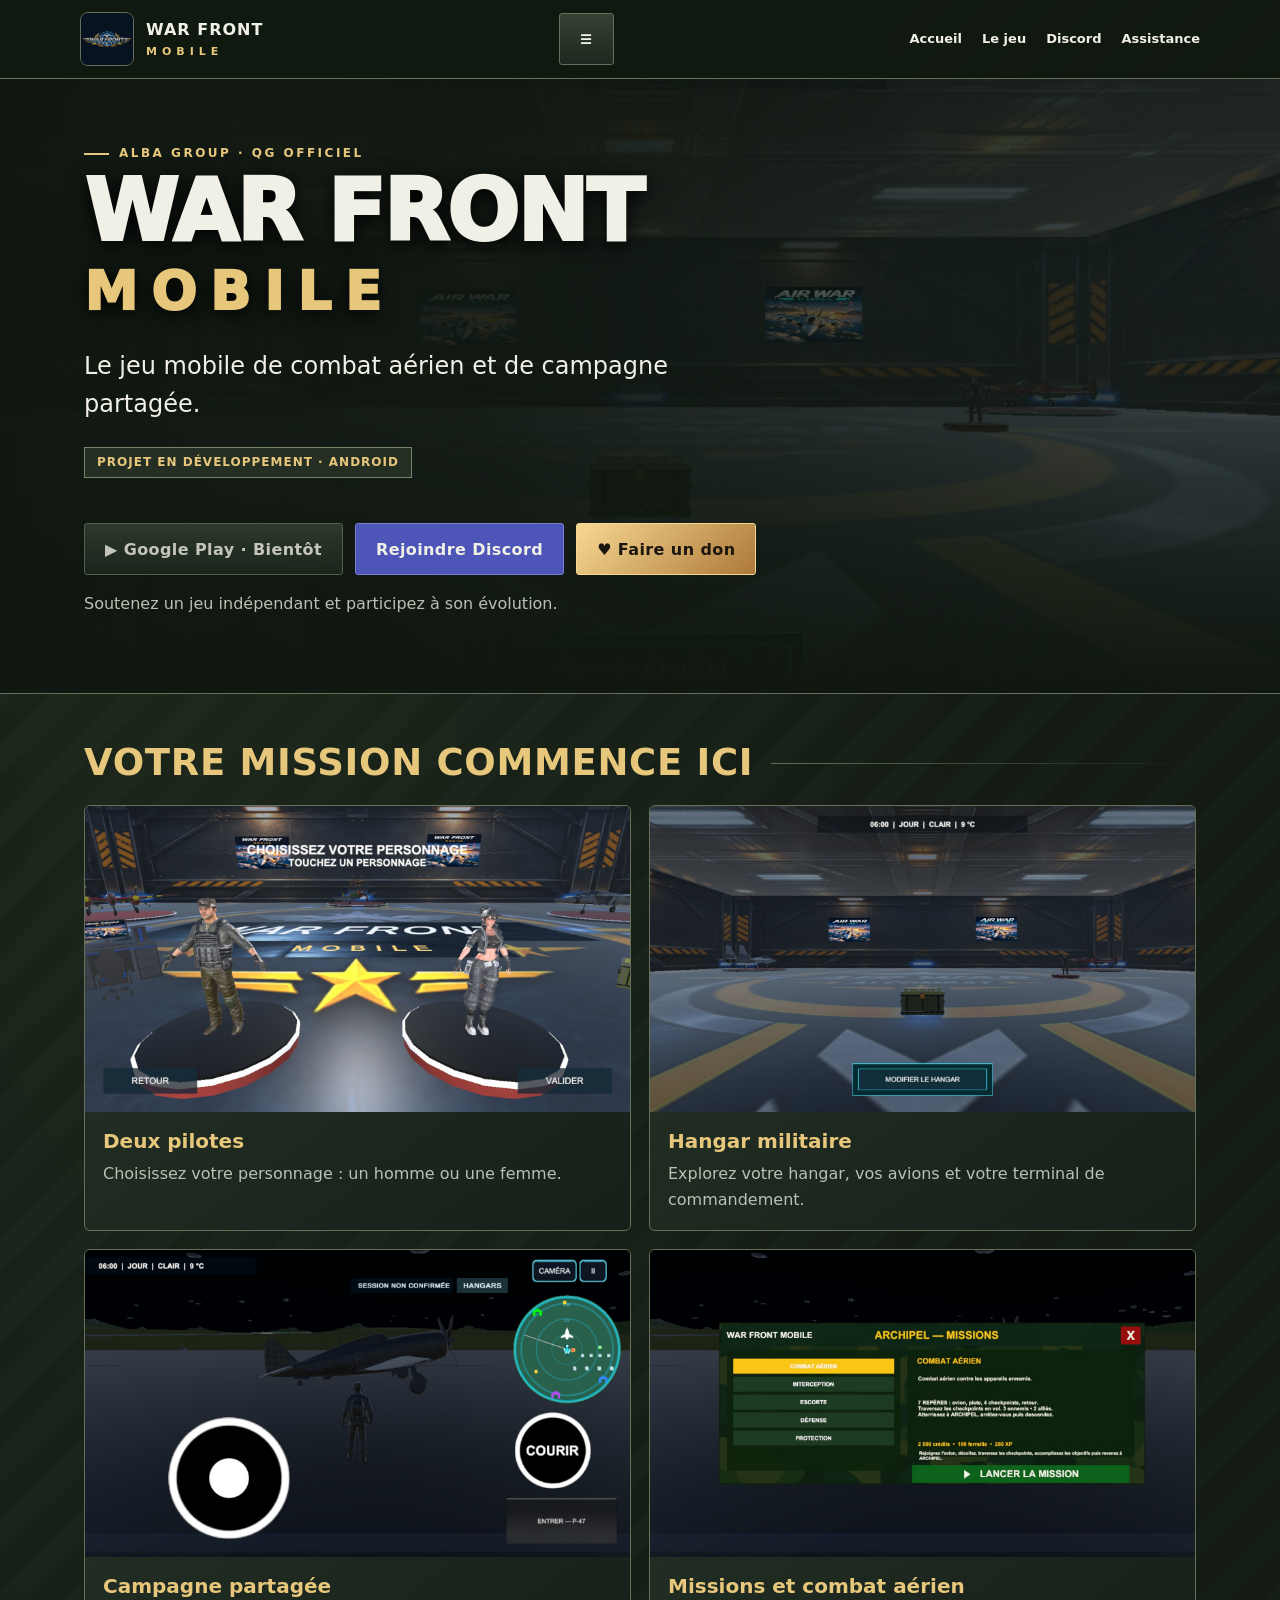
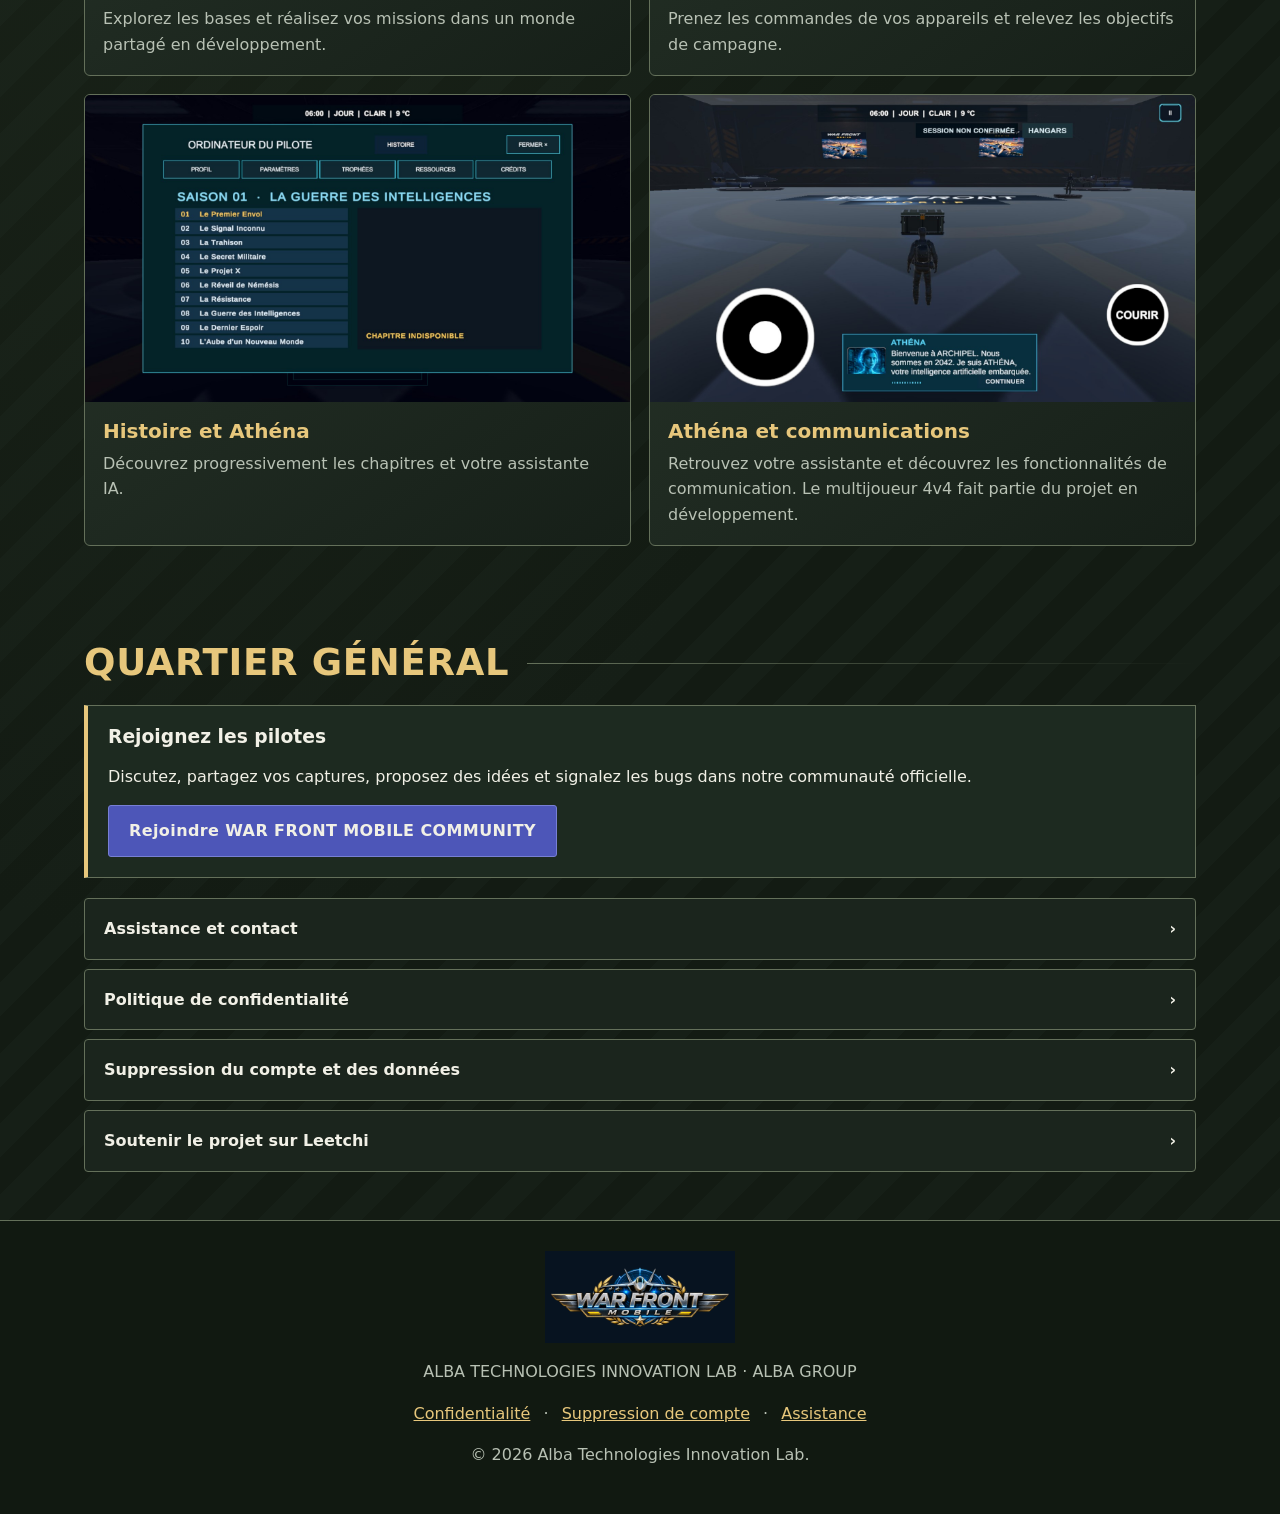
==== index.html @ 94199b9d "Crée le site officiel WAR FRONT MOBILE" ====
<!doctype html><html lang="fr"><head><meta charset="utf-8"><meta name="viewport" content="width=device-width,initial-scale=1"><meta name="description" content="Jeu Android de combat aérien et de campagne partagée. Rejoignez la communauté WAR FRONT MOBILE."><meta name="theme-color" content="#111911"><title>Site officiel | WAR FRONT MOBILE</title><link rel="icon" href="assets/logo.png"><link rel="stylesheet" href="style.css"></head><body><header><div class="nav"><a class="brand" href="index.html"><img src="assets/logo.png" alt=""><span>WAR FRONT<small>MOBILE</small></span></a><button class="menu btn" type="button" aria-label="Ouvrir le menu" aria-expanded="false" aria-controls="navigation">☰</button><nav id="navigation"><a href="index.html">Accueil</a><a href="index.html#jeu">Le jeu</a><a href="https://discord.gg/5fdsJhzPr">Discord</a><a href="assistance.html">Assistance</a></nav></div></header><main><section class="hero"><div class="hero-inner"><div class="eyebrow">ALBA GROUP · QG OFFICIEL</div><h1>WAR FRONT <span>MOBILE</span></h1><p class="lead">Le jeu mobile de combat aérien et de campagne partagée.</p><div class="status">PROJET EN DÉVELOPPEMENT · ANDROID</div><div class="actions"><span class="btn disabled" aria-disabled="true">▶ Google Play · Bientôt</span><a class="btn discord" href="https://discord.gg/5fdsJhzPr">Rejoindre Discord</a><a class="btn gold" href="https://www.leetchi.com/c/createursia-memes-droits-memes-protections-2096579?utm_source=native&amp;utm_medium=social_sharing&amp;utm_campaign=pot&amp;u=ad439983-7a28-4d28-8745-019f2b9d7f7c">♥ Faire un don</a></div><p class="muted">Soutenez un jeu indépendant et participez à son évolution.</p></div></section><section class="wrap" id="jeu"><div class="section-head"><h2>Votre mission commence ici</h2></div><div class="grid"><article class="feature"><img src="assets/personnages.jpg" alt="Capture du jeu : Deux pilotes" loading="lazy"><div class="body"><h3>Deux pilotes</h3><p>Choisissez votre personnage : un homme ou une femme.</p></div></article><article class="feature"><img src="assets/hangar.jpg" alt="Capture du jeu : Hangar militaire" loading="lazy"><div class="body"><h3>Hangar militaire</h3><p>Explorez votre hangar, vos avions et votre terminal de commandement.</p></div></article><article class="feature"><img src="assets/campagne.jpg" alt="Capture du jeu : Campagne partagée" loading="lazy"><div class="body"><h3>Campagne partagée</h3><p>Explorez les bases et réalisez vos missions dans un monde partagé en développement.</p></div></article><article class="feature"><img src="assets/missions.jpg" alt="Capture du jeu : Missions et combat aérien" loading="lazy"><div class="body"><h3>Missions et combat aérien</h3><p>Prenez les commandes de vos appareils et relevez les objectifs de campagne.</p></div></article><article class="feature"><img src="assets/histoire.jpg" alt="Capture du jeu : Histoire et Athéna" loading="lazy"><div class="body"><h3>Histoire et Athéna</h3><p>Découvrez progressivement les chapitres et votre assistante IA.</p></div></article><article class="feature"><img src="assets/athena.jpg" alt="Capture du jeu : Athéna" loading="lazy"><div class="body"><h3>Athéna et communications</h3><p>Retrouvez votre assistante et découvrez les fonctionnalités de communication. Le multijoueur 4v4 fait partie du projet en développement.</p></div></article></div></section><section class="wrap"><div class="section-head"><h2>Quartier général</h2></div><div class="callout"><h3>Rejoignez les pilotes</h3><p>Discutez, partagez vos captures, proposez des idées et signalez les bugs dans notre communauté officielle.</p><a class="btn discord" href="https://discord.gg/5fdsJhzPr">Rejoindre WAR FRONT MOBILE COMMUNITY</a></div><div class="links"><a href="assistance.html">Assistance et contact <span>›</span></a><a href="confidentialite.html">Politique de confidentialité <span>›</span></a><a href="suppression-compte.html">Suppression du compte et des données <span>›</span></a><a href="https://www.leetchi.com/c/createursia-memes-droits-memes-protections-2096579?utm_source=native&amp;utm_medium=social_sharing&amp;utm_campaign=pot&amp;u=ad439983-7a28-4d28-8745-019f2b9d7f7c">Soutenir le projet sur Leetchi <span>›</span></a></div></section></main><footer><img src="assets/embleme.png" alt="WAR FRONT MOBILE"><p>ALBA TECHNOLOGIES INNOVATION LAB · ALBA GROUP</p><p><a href="confidentialite.html">Confidentialité</a> · <a href="suppression-compte.html">Suppression de compte</a> · <a href="assistance.html">Assistance</a></p><p>© 2026 Alba Technologies Innovation Lab.</p></footer><script>const m=document.querySelector('.menu'),n=document.querySelector('nav');m.addEventListener('click',()=>{const v=n.classList.toggle('open');m.setAttribute('aria-expanded',v)});n.querySelectorAll('a').forEach(a=>a.addEventListener('click',()=>{n.classList.remove('open');m.setAttribute('aria-expanded','false')}));</script></body></html>
---- style.css ----
:root{color-scheme:dark;--bg:#101710;--panel:#1b251d;--text:#f1f0e6;--muted:#b8c1b4;--gold:#e7c77c;--edge:#64705a;--orange:#f5a34b}*{box-sizing:border-box}html{scroll-behavior:smooth}body{margin:0;font:16px/1.6 system-ui,Segoe UI,sans-serif;background:radial-gradient(ellipse at 15% 20%,#303d2a50,transparent 55%),repeating-linear-gradient(135deg,#131b13 0 26px,#161f17 26px 50px);color:var(--text)}a{color:var(--gold)}a:focus-visible,button:focus-visible,summary:focus-visible{outline:3px solid var(--gold);outline-offset:4px}img{max-width:100%;display:block}header{border-bottom:1px solid var(--edge);background:#111911ee;position:sticky;top:0;z-index:10}.nav{max-width:1160px;margin:auto;padding:12px 20px;display:flex;align-items:center;justify-content:space-between;gap:18px}.brand{display:flex;align-items:center;gap:12px;text-decoration:none;font-weight:900;letter-spacing:1px;color:var(--text)}.brand img{width:54px;height:54px;border:1px solid #64705a;border-radius:8px}.brand small{display:block;font-size:11px;letter-spacing:5px;color:var(--gold)}nav{display:flex;gap:20px;align-items:center}nav a{font-weight:700;font-size:13px;text-decoration:none;color:var(--text)}.menu{display:none}.hero{min-height:540px;position:relative;display:flex;align-items:center;isolation:isolate;overflow:hidden;border-bottom:1px solid var(--edge);background:#111911}.hero:before{content:"";position:absolute;inset:0;z-index:-2;background:url(assets/hangar.jpg) center/cover no-repeat;opacity:.60}.hero:after{content:"";position:absolute;inset:0;z-index:-1;background:linear-gradient(90deg,#101710fa 0%,#101710d9 38%,#10171035 90%),linear-gradient(0deg,#101710 0%,transparent 50%)}.hero-inner{width:min(1160px,100%);margin:auto;padding:65px 24px 60px}.eyebrow{text-transform:uppercase;font-size:12px;font-weight:800;letter-spacing:2.5px;color:var(--gold);display:flex;gap:10px;align-items:center}.eyebrow:before{content:"";width:25px;height:2px;background:var(--gold)}h1,h2,h3{line-height:1.15;margin:0 0 16px}h1{font-size:clamp(42px,8vw,85px);font-weight:950;letter-spacing:-2px;text-transform:uppercase;text-shadow:0 4px 20px #000}h1 span{display:block;color:var(--gold);font-size:.63em;letter-spacing:.25em}.lead{font-size:clamp(18px,2.5vw,24px);max-width:600px;color:var(--text)}.muted{color:var(--muted)}.actions{display:flex;flex-wrap:wrap;gap:12px;margin:25px 0 15px}.btn{display:inline-flex;justify-content:center;align-items:center;gap:10px;min-height:52px;padding:12px 20px;text-decoration:none;font-weight:800;letter-spacing:.4px;border:1px solid var(--edge);background:linear-gradient(#354234,#1d281e);color:var(--text);border-radius:3px}.btn.gold{background:linear-gradient(135deg,#f7d893,#ad793a);color:#1b170e;border-color:#f7d893}.btn.discord{background:#4d56b8;border-color:#777fd4}.btn.disabled{opacity:.8;cursor:default}.wrap{max-width:1160px;margin:auto;padding:48px 24px}.section-head{display:flex;align-items:center;gap:18px;margin:0 0 20px}.section-head:after{content:"";height:1px;background:linear-gradient(90deg,var(--edge),transparent);flex:1}h2{font-size:clamp(25px,4vw,37px);text-transform:uppercase;letter-spacing:.7px;color:var(--gold)}.section-head h2{margin:0}.grid{display:grid;grid-template-columns:repeat(2,minmax(0,1fr));gap:18px}.feature{background:linear-gradient(145deg,#28352a,#161f18);border:1px solid var(--edge);overflow:hidden;border-radius:6px}.feature img{width:100%;aspect-ratio:16/9;object-fit:cover}.feature .body{padding:18px}.feature h3{color:var(--gold);font-size:20px;margin:0 0 8px}.feature p{margin:0;color:var(--muted)}.status{display:inline-block;padding:5px 12px;background:#252e23;border:1px solid #77866b;color:var(--gold);font-size:12px;font-weight:bold;letter-spacing:1px;margin:0 0 20px}.links{display:grid;gap:9px}.links a{display:flex;justify-content:space-between;align-items:center;text-decoration:none;color:var(--text);background:var(--panel);border:1px solid var(--edge);padding:17px 19px;border-radius:4px;font-weight:700}.links a:hover,.btn:hover{filter:brightness(1.12)}.callout{background:#1d2a20;border:1px solid var(--edge);border-left:4px solid var(--gold);padding:20px;margin:20px 0}.gallery{display:grid;grid-template-columns:repeat(3,minmax(0,1fr));gap:12px}.gallery figure{margin:0;background:var(--panel);border:1px solid var(--edge);overflow:hidden;border-radius:4px}.gallery img{aspect-ratio:16/9;object-fit:cover}.gallery figcaption{padding:8px 12px;font-size:13px;color:var(--muted)}footer{border-top:1px solid var(--edge);padding:30px 22px;text-align:center;background:#111911;color:var(--muted)}footer img{width:190px;margin:0 auto 16px}footer a{margin:0 8px}.legal{max-width:850px;margin:auto;padding:38px 24px 65px}.legal h1{font-size:clamp(30px,6vw,48px);letter-spacing:0;text-transform:none;color:var(--gold)}.legal h2{font-size:24px;margin-top:32px;text-transform:none}.legal li{margin-bottom:8px}.legal p,.legal li{color:#d8dfd5}.legal .btn{margin:10px 0;max-width:100%;overflow-wrap:anywhere}.legal a{overflow-wrap:anywhere}.back{display:inline-block;margin-bottom:24px}.legal .callout{overflow-wrap:anywhere}@media(max-width:680px){.nav{padding:9px 14px}.brand img{width:42px;height:42px}.brand{font-size:13px}.brand small{letter-spacing:3px}.menu{display:block}nav{display:none;position:absolute;top:100%;left:0;right:0;background:#1b251d;padding:18px;flex-direction:column;align-items:stretch;border-bottom:1px solid var(--edge)}nav.open{display:flex}.hero{min-height:0}.hero:before{background-position:55% top;opacity:.75}.hero:after{background:linear-gradient(0deg,#101710 0%,#101710ee 38%,#10171030 100%)}.hero-inner{padding:140px 18px 28px}.hero h1{font-size:clamp(37px,10vw,64px);margin-top:14px}.actions{display:grid;grid-template-columns:1fr;gap:10px}.btn{width:100%}.menu.btn{width:auto;min-height:42px;padding:6px 12px}.wrap{padding:30px 16px}.grid{gap:10px}.feature .body{padding:12px}.feature h3{font-size:16px}.feature p{font-size:13px;line-height:1.45}.gallery{grid-template-columns:1fr 1fr}.legal{padding:25px 18px 45px}.lead{font-size:18px}}@media(prefers-reduced-motion:reduce){html{scroll-behavior:auto}}
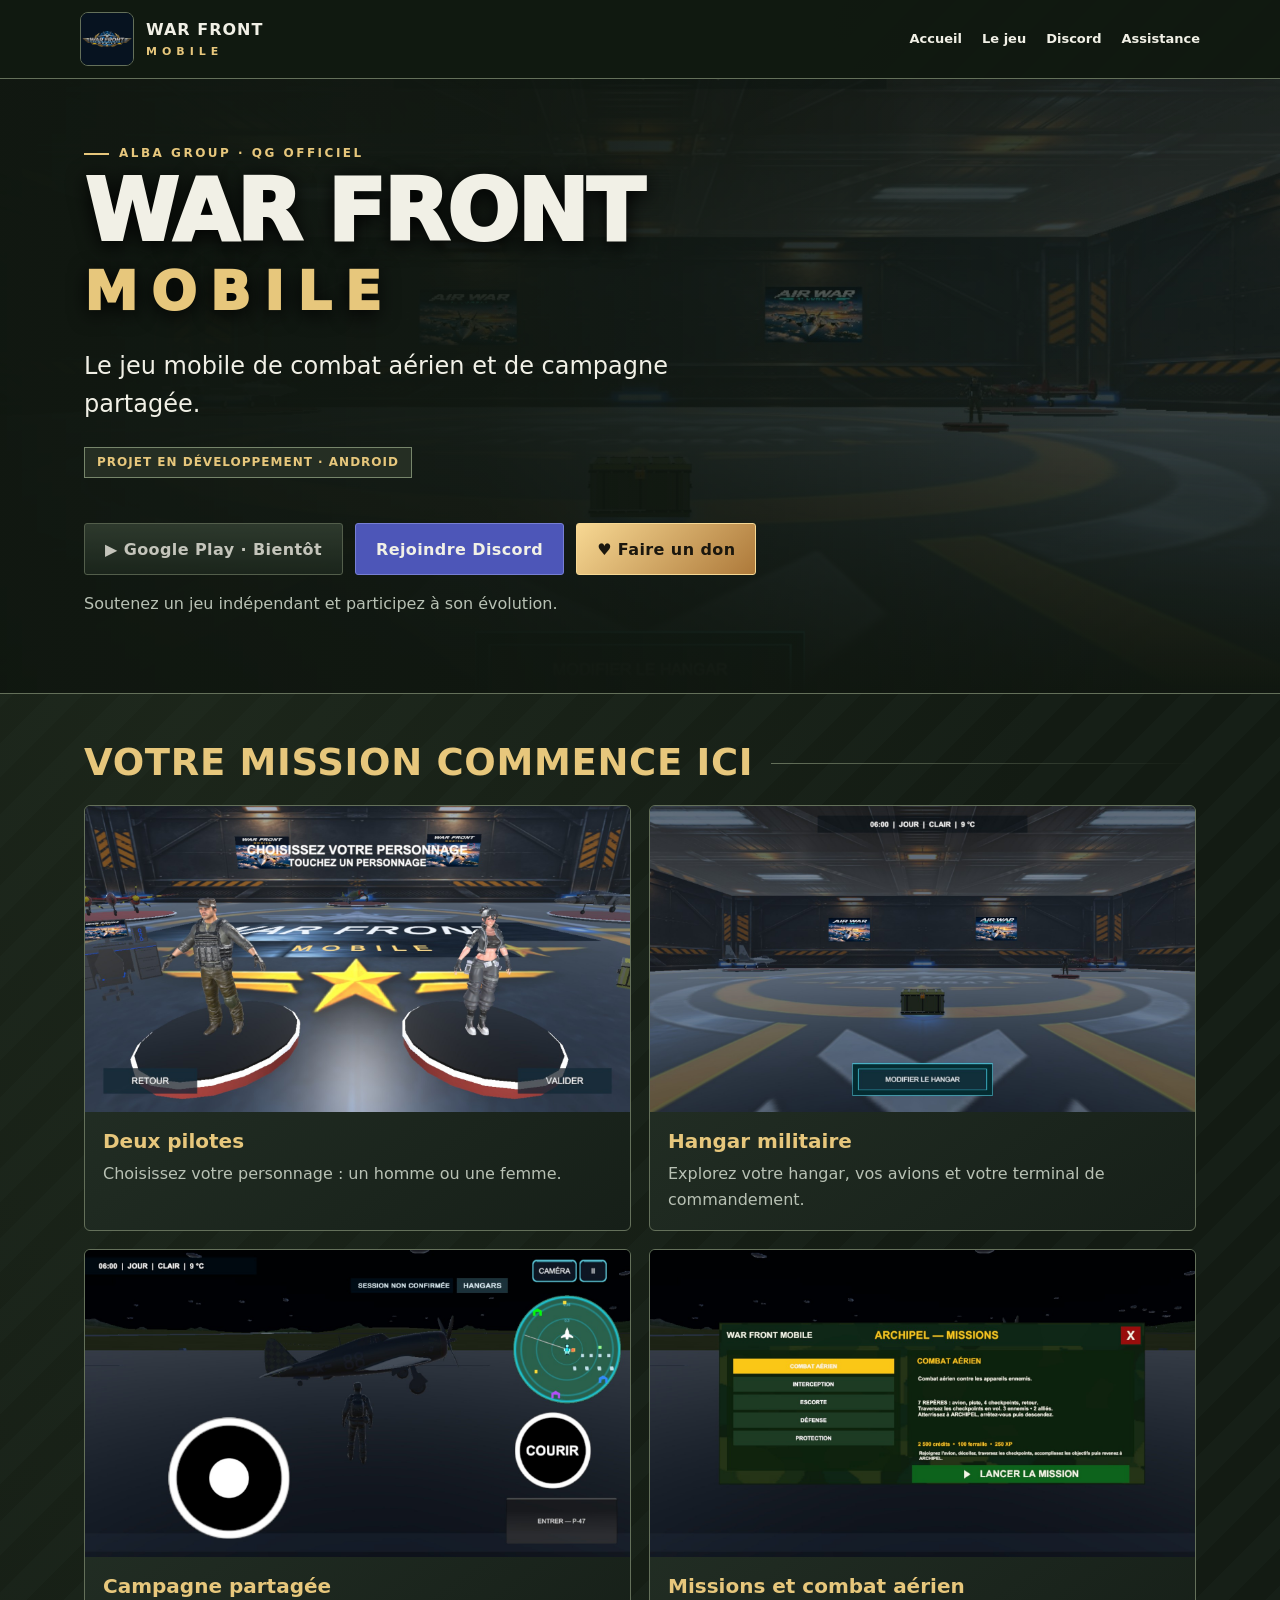
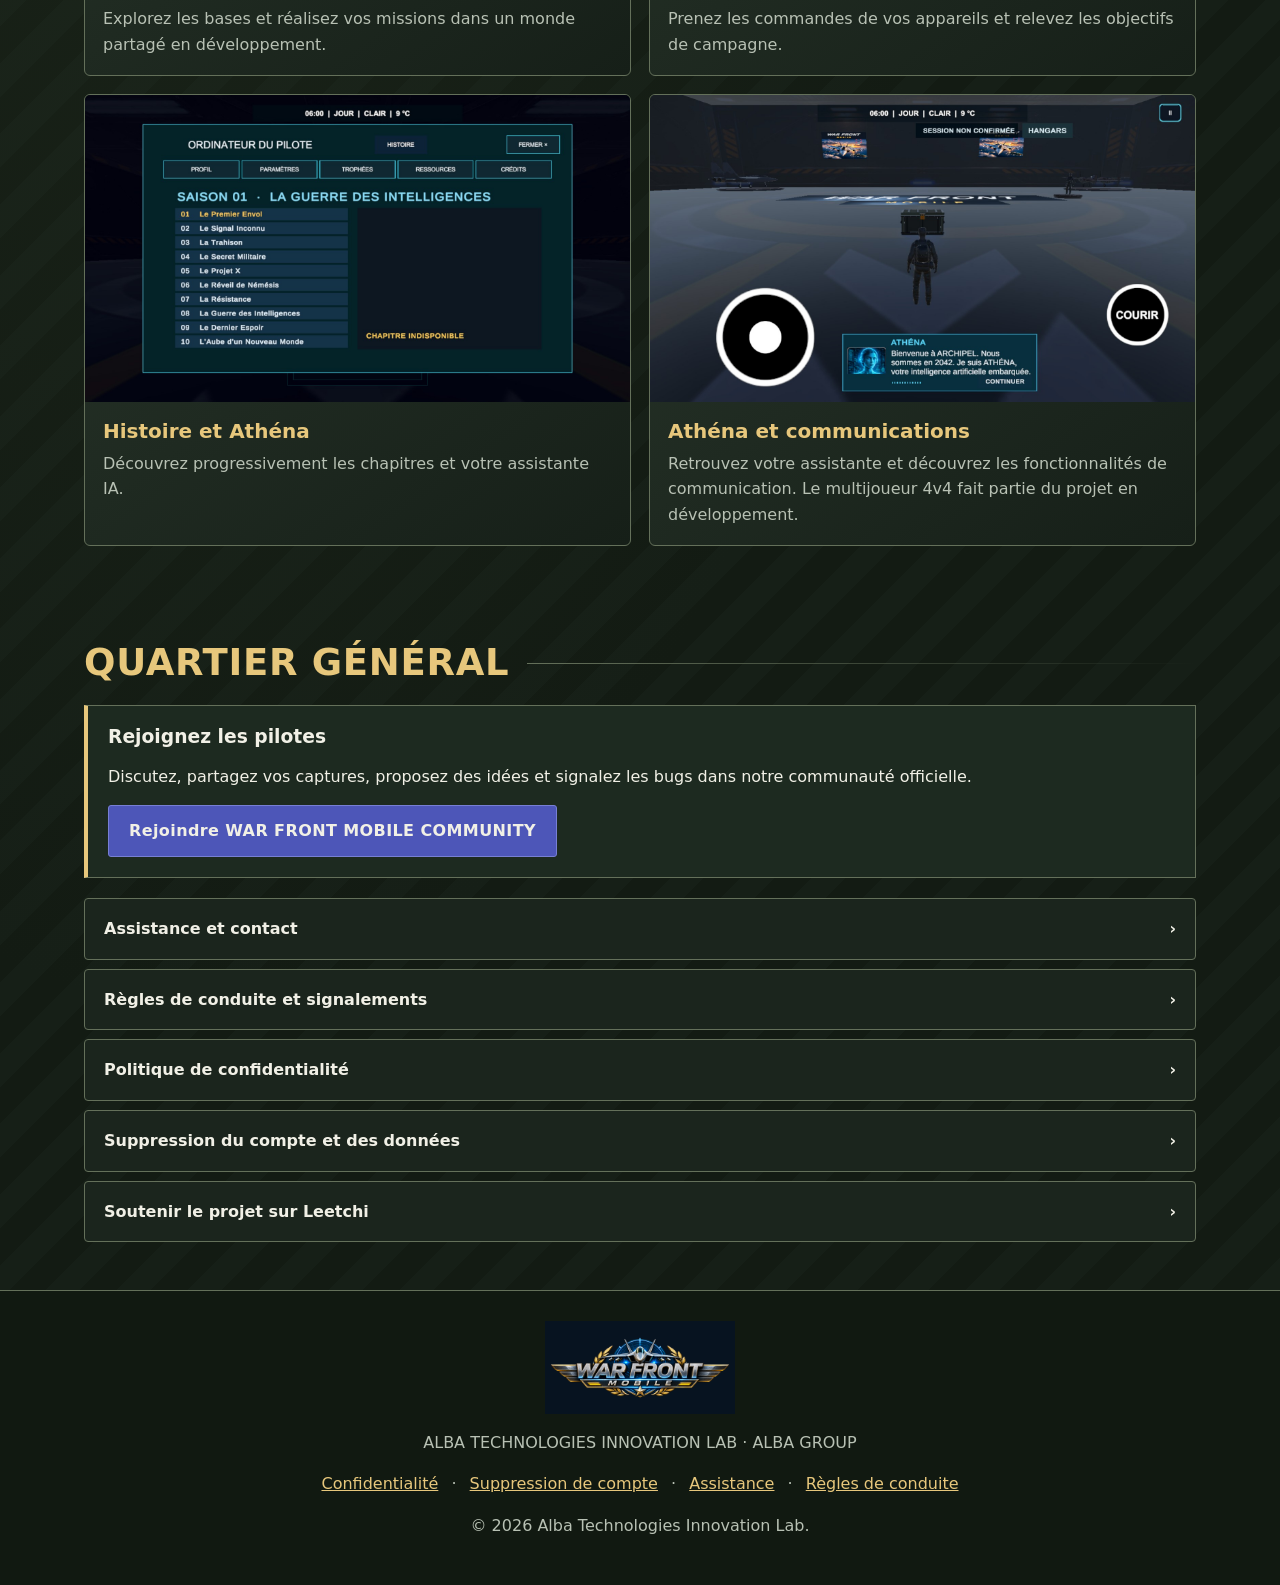
==== commit 9ad1eed4: "Renforce confidentialité, suppression de compte et règles communautaires" ====
--- a/index.html
+++ b/index.html
@@ -1 +1 @@
-<!doctype html><html lang="fr"><head><meta charset="utf-8"><meta name="viewport" content="width=device-width,initial-scale=1"><meta name="description" content="Jeu Android de combat aérien et de campagne partagée. Rejoignez la communauté WAR FRONT MOBILE."><meta name="theme-color" content="#111911"><title>Site officiel | WAR FRONT MOBILE</title><link rel="icon" href="assets/logo.png"><link rel="stylesheet" href="style.css"></head><body><header><div class="nav"><a class="brand" href="index.html"><img src="assets/logo.png" alt=""><span>WAR FRONT<small>MOBILE</small></span></a><button class="menu btn" type="button" aria-label="Ouvrir le menu" aria-expanded="false" aria-controls="navigation">☰</button><nav id="navigation"><a href="index.html">Accueil</a><a href="index.html#jeu">Le jeu</a><a href="https://discord.gg/5fdsJhzPr">Discord</a><a href="assistance.html">Assistance</a></nav></div></header><main><section class="hero"><div class="hero-inner"><div class="eyebrow">ALBA GROUP · QG OFFICIEL</div><h1>WAR FRONT <span>MOBILE</span></h1><p class="lead">Le jeu mobile de combat aérien et de campagne partagée.</p><div class="status">PROJET EN DÉVELOPPEMENT · ANDROID</div><div class="actions"><span class="btn disabled" aria-disabled="true">▶ Google Play · Bientôt</span><a class="btn discord" href="https://discord.gg/5fdsJhzPr">Rejoindre Discord</a><a class="btn gold" href="https://www.leetchi.com/c/createursia-memes-droits-memes-protections-2096579?utm_source=native&amp;utm_medium=social_sharing&amp;utm_campaign=pot&amp;u=ad439983-7a28-4d28-8745-019f2b9d7f7c">♥ Faire un don</a></div><p class="muted">Soutenez un jeu indépendant et participez à son évolution.</p></div></section><section class="wrap" id="jeu"><div class="section-head"><h2>Votre mission commence ici</h2></div><div class="grid"><article class="feature"><img src="assets/personnages.jpg" alt="Capture du jeu : Deux pilotes" loading="lazy"><div class="body"><h3>Deux pilotes</h3><p>Choisissez votre personnage : un homme ou une femme.</p></div></article><article class="feature"><img src="assets/hangar.jpg" alt="Capture du jeu : Hangar militaire" loading="lazy"><div class="body"><h3>Hangar militaire</h3><p>Explorez votre hangar, vos avions et votre terminal de commandement.</p></div></article><article class="feature"><img src="assets/campagne.jpg" alt="Capture du jeu : Campagne partagée" loading="lazy"><div class="body"><h3>Campagne partagée</h3><p>Explorez les bases et réalisez vos missions dans un monde partagé en développement.</p></div></article><article class="feature"><img src="assets/missions.jpg" alt="Capture du jeu : Missions et combat aérien" loading="lazy"><div class="body"><h3>Missions et combat aérien</h3><p>Prenez les commandes de vos appareils et relevez les objectifs de campagne.</p></div></article><article class="feature"><img src="assets/histoire.jpg" alt="Capture du jeu : Histoire et Athéna" loading="lazy"><div class="body"><h3>Histoire et Athéna</h3><p>Découvrez progressivement les chapitres et votre assistante IA.</p></div></article><article class="feature"><img src="assets/athena.jpg" alt="Capture du jeu : Athéna" loading="lazy"><div class="body"><h3>Athéna et communications</h3><p>Retrouvez votre assistante et découvrez les fonctionnalités de communication. Le multijoueur 4v4 fait partie du projet en développement.</p></div></article></div></section><section class="wrap"><div class="section-head"><h2>Quartier général</h2></div><div class="callout"><h3>Rejoignez les pilotes</h3><p>Discutez, partagez vos captures, proposez des idées et signalez les bugs dans notre communauté officielle.</p><a class="btn discord" href="https://discord.gg/5fdsJhzPr">Rejoindre WAR FRONT MOBILE COMMUNITY</a></div><div class="links"><a href="assistance.html">Assistance et contact <span>›</span></a><a href="confidentialite.html">Politique de confidentialité <span>›</span></a><a href="suppression-compte.html">Suppression du compte et des données <span>›</span></a><a href="https://www.leetchi.com/c/createursia-memes-droits-memes-protections-2096579?utm_source=native&amp;utm_medium=social_sharing&amp;utm_campaign=pot&amp;u=ad439983-7a28-4d28-8745-019f2b9d7f7c">Soutenir le projet sur Leetchi <span>›</span></a></div></section></main><footer><img src="assets/embleme.png" alt="WAR FRONT MOBILE"><p>ALBA TECHNOLOGIES INNOVATION LAB · ALBA GROUP</p><p><a href="confidentialite.html">Confidentialité</a> · <a href="suppression-compte.html">Suppression de compte</a> · <a href="assistance.html">Assistance</a></p><p>© 2026 Alba Technologies Innovation Lab.</p></footer><script>const m=document.querySelector('.menu'),n=document.querySelector('nav');m.addEventListener('click',()=>{const v=n.classList.toggle('open');m.setAttribute('aria-expanded',v)});n.querySelectorAll('a').forEach(a=>a.addEventListener('click',()=>{n.classList.remove('open');m.setAttribute('aria-expanded','false')}));</script></body></html>+<!doctype html><html lang="fr"><head><meta charset="utf-8"><meta name="viewport" content="width=device-width,initial-scale=1"><meta name="description" content="Jeu Android de combat aérien et de campagne partagée. Rejoignez la communauté WAR FRONT MOBILE."><meta name="theme-color" content="#111911"><title>Site officiel | WAR FRONT MOBILE</title><link rel="icon" href="assets/logo.png"><link rel="stylesheet" href="style.css"></head><body><header><div class="nav"><a class="brand" href="index.html"><img src="assets/logo.png" alt=""><span>WAR FRONT<small>MOBILE</small></span></a><button class="menu btn" type="button" aria-label="Ouvrir le menu" aria-expanded="false" aria-controls="navigation">☰</button><nav id="navigation"><a href="index.html">Accueil</a><a href="index.html#jeu">Le jeu</a><a href="https://discord.gg/5fdsJhzPr">Discord</a><a href="assistance.html">Assistance</a></nav></div></header><main><section class="hero"><div class="hero-inner"><div class="eyebrow">ALBA GROUP · QG OFFICIEL</div><h1>WAR FRONT <span>MOBILE</span></h1><p class="lead">Le jeu mobile de combat aérien et de campagne partagée.</p><div class="status">PROJET EN DÉVELOPPEMENT · ANDROID</div><div class="actions"><span class="btn disabled" aria-disabled="true">▶ Google Play · Bientôt</span><a class="btn discord" href="https://discord.gg/5fdsJhzPr">Rejoindre Discord</a><a class="btn gold" href="https://www.leetchi.com/c/createursia-memes-droits-memes-protections-2096579?utm_source=native&amp;utm_medium=social_sharing&amp;utm_campaign=pot&amp;u=ad439983-7a28-4d28-8745-019f2b9d7f7c">♥ Faire un don</a></div><p class="muted">Soutenez un jeu indépendant et participez à son évolution.</p></div></section><section class="wrap" id="jeu"><div class="section-head"><h2>Votre mission commence ici</h2></div><div class="grid"><article class="feature"><img src="assets/personnages.jpg" alt="Capture du jeu : Deux pilotes" loading="lazy"><div class="body"><h3>Deux pilotes</h3><p>Choisissez votre personnage : un homme ou une femme.</p></div></article><article class="feature"><img src="assets/hangar.jpg" alt="Capture du jeu : Hangar militaire" loading="lazy"><div class="body"><h3>Hangar militaire</h3><p>Explorez votre hangar, vos avions et votre terminal de commandement.</p></div></article><article class="feature"><img src="assets/campagne.jpg" alt="Capture du jeu : Campagne partagée" loading="lazy"><div class="body"><h3>Campagne partagée</h3><p>Explorez les bases et réalisez vos missions dans un monde partagé en développement.</p></div></article><article class="feature"><img src="assets/missions.jpg" alt="Capture du jeu : Missions et combat aérien" loading="lazy"><div class="body"><h3>Missions et combat aérien</h3><p>Prenez les commandes de vos appareils et relevez les objectifs de campagne.</p></div></article><article class="feature"><img src="assets/histoire.jpg" alt="Capture du jeu : Histoire et Athéna" loading="lazy"><div class="body"><h3>Histoire et Athéna</h3><p>Découvrez progressivement les chapitres et votre assistante IA.</p></div></article><article class="feature"><img src="assets/athena.jpg" alt="Capture du jeu : Athéna" loading="lazy"><div class="body"><h3>Athéna et communications</h3><p>Retrouvez votre assistante et découvrez les fonctionnalités de communication. Le multijoueur 4v4 fait partie du projet en développement.</p></div></article></div></section><section class="wrap"><div class="section-head"><h2>Quartier général</h2></div><div class="callout"><h3>Rejoignez les pilotes</h3><p>Discutez, partagez vos captures, proposez des idées et signalez les bugs dans notre communauté officielle.</p><a class="btn discord" href="https://discord.gg/5fdsJhzPr">Rejoindre WAR FRONT MOBILE COMMUNITY</a></div><div class="links"><a href="assistance.html">Assistance et contact <span>›</span></a><a href="reglement.html">Règles de conduite et signalements <span>›</span></a><a href="confidentialite.html">Politique de confidentialité <span>›</span></a><a href="suppression-compte.html">Suppression du compte et des données <span>›</span></a><a href="https://www.leetchi.com/c/createursia-memes-droits-memes-protections-2096579?utm_source=native&amp;utm_medium=social_sharing&amp;utm_campaign=pot&amp;u=ad439983-7a28-4d28-8745-019f2b9d7f7c">Soutenir le projet sur Leetchi <span>›</span></a></div></section></main><footer><img src="assets/embleme.png" alt="WAR FRONT MOBILE"><p>ALBA TECHNOLOGIES INNOVATION LAB · ALBA GROUP</p><p><a href="confidentialite.html">Confidentialité</a> · <a href="suppression-compte.html">Suppression de compte</a> · <a href="assistance.html">Assistance</a> · <a href="reglement.html">Règles de conduite</a></p><p>© 2026 Alba Technologies Innovation Lab.</p></footer><script>const m=document.querySelector('.menu'),n=document.querySelector('nav');m.addEventListener('click',()=>{const v=n.classList.toggle('open');m.setAttribute('aria-expanded',v)});n.querySelectorAll('a').forEach(a=>a.addEventListener('click',()=>{n.classList.remove('open');m.setAttribute('aria-expanded','false')}));</script></body></html>
--- a/style.css
+++ b/style.css
@@ -1 +1,3 @@
-:root{color-scheme:dark;--bg:#101710;--panel:#1b251d;--text:#f1f0e6;--muted:#b8c1b4;--gold:#e7c77c;--edge:#64705a;--orange:#f5a34b}*{box-sizing:border-box}html{scroll-behavior:smooth}body{margin:0;font:16px/1.6 system-ui,Segoe UI,sans-serif;background:radial-gradient(ellipse at 15% 20%,#303d2a50,transparent 55%),repeating-linear-gradient(135deg,#131b13 0 26px,#161f17 26px 50px);color:var(--text)}a{color:var(--gold)}a:focus-visible,button:focus-visible,summary:focus-visible{outline:3px solid var(--gold);outline-offset:4px}img{max-width:100%;display:block}header{border-bottom:1px solid var(--edge);background:#111911ee;position:sticky;top:0;z-index:10}.nav{max-width:1160px;margin:auto;padding:12px 20px;display:flex;align-items:center;justify-content:space-between;gap:18px}.brand{display:flex;align-items:center;gap:12px;text-decoration:none;font-weight:900;letter-spacing:1px;color:var(--text)}.brand img{width:54px;height:54px;border:1px solid #64705a;border-radius:8px}.brand small{display:block;font-size:11px;letter-spacing:5px;color:var(--gold)}nav{display:flex;gap:20px;align-items:center}nav a{font-weight:700;font-size:13px;text-decoration:none;color:var(--text)}.menu{display:none}.hero{min-height:540px;position:relative;display:flex;align-items:center;isolation:isolate;overflow:hidden;border-bottom:1px solid var(--edge);background:#111911}.hero:before{content:"";position:absolute;inset:0;z-index:-2;background:url(assets/hangar.jpg) center/cover no-repeat;opacity:.60}.hero:after{content:"";position:absolute;inset:0;z-index:-1;background:linear-gradient(90deg,#101710fa 0%,#101710d9 38%,#10171035 90%),linear-gradient(0deg,#101710 0%,transparent 50%)}.hero-inner{width:min(1160px,100%);margin:auto;padding:65px 24px 60px}.eyebrow{text-transform:uppercase;font-size:12px;font-weight:800;letter-spacing:2.5px;color:var(--gold);display:flex;gap:10px;align-items:center}.eyebrow:before{content:"";width:25px;height:2px;background:var(--gold)}h1,h2,h3{line-height:1.15;margin:0 0 16px}h1{font-size:clamp(42px,8vw,85px);font-weight:950;letter-spacing:-2px;text-transform:uppercase;text-shadow:0 4px 20px #000}h1 span{display:block;color:var(--gold);font-size:.63em;letter-spacing:.25em}.lead{font-size:clamp(18px,2.5vw,24px);max-width:600px;color:var(--text)}.muted{color:var(--muted)}.actions{display:flex;flex-wrap:wrap;gap:12px;margin:25px 0 15px}.btn{display:inline-flex;justify-content:center;align-items:center;gap:10px;min-height:52px;padding:12px 20px;text-decoration:none;font-weight:800;letter-spacing:.4px;border:1px solid var(--edge);background:linear-gradient(#354234,#1d281e);color:var(--text);border-radius:3px}.btn.gold{background:linear-gradient(135deg,#f7d893,#ad793a);color:#1b170e;border-color:#f7d893}.btn.discord{background:#4d56b8;border-color:#777fd4}.btn.disabled{opacity:.8;cursor:default}.wrap{max-width:1160px;margin:auto;padding:48px 24px}.section-head{display:flex;align-items:center;gap:18px;margin:0 0 20px}.section-head:after{content:"";height:1px;background:linear-gradient(90deg,var(--edge),transparent);flex:1}h2{font-size:clamp(25px,4vw,37px);text-transform:uppercase;letter-spacing:.7px;color:var(--gold)}.section-head h2{margin:0}.grid{display:grid;grid-template-columns:repeat(2,minmax(0,1fr));gap:18px}.feature{background:linear-gradient(145deg,#28352a,#161f18);border:1px solid var(--edge);overflow:hidden;border-radius:6px}.feature img{width:100%;aspect-ratio:16/9;object-fit:cover}.feature .body{padding:18px}.feature h3{color:var(--gold);font-size:20px;margin:0 0 8px}.feature p{margin:0;color:var(--muted)}.status{display:inline-block;padding:5px 12px;background:#252e23;border:1px solid #77866b;color:var(--gold);font-size:12px;font-weight:bold;letter-spacing:1px;margin:0 0 20px}.links{display:grid;gap:9px}.links a{display:flex;justify-content:space-between;align-items:center;text-decoration:none;color:var(--text);background:var(--panel);border:1px solid var(--edge);padding:17px 19px;border-radius:4px;font-weight:700}.links a:hover,.btn:hover{filter:brightness(1.12)}.callout{background:#1d2a20;border:1px solid var(--edge);border-left:4px solid var(--gold);padding:20px;margin:20px 0}.gallery{display:grid;grid-template-columns:repeat(3,minmax(0,1fr));gap:12px}.gallery figure{margin:0;background:var(--panel);border:1px solid var(--edge);overflow:hidden;border-radius:4px}.gallery img{aspect-ratio:16/9;object-fit:cover}.gallery figcaption{padding:8px 12px;font-size:13px;color:var(--muted)}footer{border-top:1px solid var(--edge);padding:30px 22px;text-align:center;background:#111911;color:var(--muted)}footer img{width:190px;margin:0 auto 16px}footer a{margin:0 8px}.legal{max-width:850px;margin:auto;padding:38px 24px 65px}.legal h1{font-size:clamp(30px,6vw,48px);letter-spacing:0;text-transform:none;color:var(--gold)}.legal h2{font-size:24px;margin-top:32px;text-transform:none}.legal li{margin-bottom:8px}.legal p,.legal li{color:#d8dfd5}.legal .btn{margin:10px 0;max-width:100%;overflow-wrap:anywhere}.legal a{overflow-wrap:anywhere}.back{display:inline-block;margin-bottom:24px}.legal .callout{overflow-wrap:anywhere}@media(max-width:680px){.nav{padding:9px 14px}.brand img{width:42px;height:42px}.brand{font-size:13px}.brand small{letter-spacing:3px}.menu{display:block}nav{display:none;position:absolute;top:100%;left:0;right:0;background:#1b251d;padding:18px;flex-direction:column;align-items:stretch;border-bottom:1px solid var(--edge)}nav.open{display:flex}.hero{min-height:0}.hero:before{background-position:55% top;opacity:.75}.hero:after{background:linear-gradient(0deg,#101710 0%,#101710ee 38%,#10171030 100%)}.hero-inner{padding:140px 18px 28px}.hero h1{font-size:clamp(37px,10vw,64px);margin-top:14px}.actions{display:grid;grid-template-columns:1fr;gap:10px}.btn{width:100%}.menu.btn{width:auto;min-height:42px;padding:6px 12px}.wrap{padding:30px 16px}.grid{gap:10px}.feature .body{padding:12px}.feature h3{font-size:16px}.feature p{font-size:13px;line-height:1.45}.gallery{grid-template-columns:1fr 1fr}.legal{padding:25px 18px 45px}.lead{font-size:18px}}@media(prefers-reduced-motion:reduce){html{scroll-behavior:auto}}+:root{color-scheme:dark;--bg:#101710;--panel:#1b251d;--text:#f1f0e6;--muted:#b8c1b4;--gold:#e7c77c;--edge:#64705a;--orange:#f5a34b}*{box-sizing:border-box}html{scroll-behavior:smooth}body{margin:0;font:16px/1.6 system-ui,Segoe UI,sans-serif;background:radial-gradient(ellipse at 15% 20%,#303d2a50,transparent 55%),repeating-linear-gradient(135deg,#131b13 0 26px,#161f17 26px 50px);color:var(--text)}a{color:var(--gold)}a:focus-visible,button:focus-visible,summary:focus-visible{outline:3px solid var(--gold);outline-offset:4px}img{max-width:100%;display:block}header{border-bottom:1px solid var(--edge);background:#111911ee;position:sticky;top:0;z-index:10}.nav{max-width:1160px;margin:auto;padding:12px 20px;display:flex;align-items:center;justify-content:space-between;gap:18px}.brand{display:flex;align-items:center;gap:12px;text-decoration:none;font-weight:900;letter-spacing:1px;color:var(--text)}.brand img{width:54px;height:54px;border:1px solid #64705a;border-radius:8px}.brand small{display:block;font-size:11px;letter-spacing:5px;color:var(--gold)}nav{display:flex;gap:20px;align-items:center}nav a{font-weight:700;font-size:13px;text-decoration:none;color:var(--text)}.menu{display:none}.hero{min-height:540px;position:relative;display:flex;align-items:center;isolation:isolate;overflow:hidden;border-bottom:1px solid var(--edge);background:#111911}.hero:before{content:"";position:absolute;inset:0;z-index:-2;background:url(assets/hangar.jpg) center/cover no-repeat;opacity:.60}.hero:after{content:"";position:absolute;inset:0;z-index:-1;background:linear-gradient(90deg,#101710fa 0%,#101710d9 38%,#10171035 90%),linear-gradient(0deg,#101710 0%,transparent 50%)}.hero-inner{width:min(1160px,100%);margin:auto;padding:65px 24px 60px}.eyebrow{text-transform:uppercase;font-size:12px;font-weight:800;letter-spacing:2.5px;color:var(--gold);display:flex;gap:10px;align-items:center}.eyebrow:before{content:"";width:25px;height:2px;background:var(--gold)}h1,h2,h3{line-height:1.15;margin:0 0 16px}h1{font-size:clamp(42px,8vw,85px);font-weight:950;letter-spacing:-2px;text-transform:uppercase;text-shadow:0 4px 20px #000}h1 span{display:block;color:var(--gold);font-size:.63em;letter-spacing:.25em}.lead{font-size:clamp(18px,2.5vw,24px);max-width:600px;color:var(--text)}.muted{color:var(--muted)}.actions{display:flex;flex-wrap:wrap;gap:12px;margin:25px 0 15px}.btn{display:inline-flex;justify-content:center;align-items:center;gap:10px;min-height:52px;padding:12px 20px;text-decoration:none;font-weight:800;letter-spacing:.4px;border:1px solid var(--edge);background:linear-gradient(#354234,#1d281e);color:var(--text);border-radius:3px}.btn.gold{background:linear-gradient(135deg,#f7d893,#ad793a);color:#1b170e;border-color:#f7d893}.btn.discord{background:#4d56b8;border-color:#777fd4}.btn.disabled{opacity:.8;cursor:default}.wrap{max-width:1160px;margin:auto;padding:48px 24px}.section-head{display:flex;align-items:center;gap:18px;margin:0 0 20px}.section-head:after{content:"";height:1px;background:linear-gradient(90deg,var(--edge),transparent);flex:1}h2{font-size:clamp(25px,4vw,37px);text-transform:uppercase;letter-spacing:.7px;color:var(--gold)}.section-head h2{margin:0}.grid{display:grid;grid-template-columns:repeat(2,minmax(0,1fr));gap:18px}.feature{background:linear-gradient(145deg,#28352a,#161f18);border:1px solid var(--edge);overflow:hidden;border-radius:6px}.feature img{width:100%;aspect-ratio:16/9;object-fit:cover}.feature .body{padding:18px}.feature h3{color:var(--gold);font-size:20px;margin:0 0 8px}.feature p{margin:0;color:var(--muted)}.status{display:inline-block;padding:5px 12px;background:#252e23;border:1px solid #77866b;color:var(--gold);font-size:12px;font-weight:bold;letter-spacing:1px;margin:0 0 20px}.links{display:grid;gap:9px}.links a{display:flex;justify-content:space-between;align-items:center;text-decoration:none;color:var(--text);background:var(--panel);border:1px solid var(--edge);padding:17px 19px;border-radius:4px;font-weight:700}.links a:hover,.btn:hover{filter:brightness(1.12)}.callout{background:#1d2a20;border:1px solid var(--edge);border-left:4px solid var(--gold);padding:20px;margin:20px 0}.gallery{display:grid;grid-template-columns:repeat(3,minmax(0,1fr));gap:12px}.gallery figure{margin:0;background:var(--panel);border:1px solid var(--edge);overflow:hidden;border-radius:4px}.gallery img{aspect-ratio:16/9;object-fit:cover}.gallery figcaption{padding:8px 12px;font-size:13px;color:var(--muted)}footer{border-top:1px solid var(--edge);padding:30px 22px;text-align:center;background:#111911;color:var(--muted)}footer img{width:190px;margin:0 auto 16px}footer a{margin:0 8px}.legal{max-width:850px;margin:auto;padding:38px 24px 65px}.legal h1{font-size:clamp(30px,6vw,48px);letter-spacing:0;text-transform:none;color:var(--gold)}.legal h2{font-size:24px;margin-top:32px;text-transform:none}.legal li{margin-bottom:8px}.legal p,.legal li{color:#d8dfd5}.legal .btn{margin:10px 0;max-width:100%;overflow-wrap:anywhere}.legal a{overflow-wrap:anywhere}.back{display:inline-block;margin-bottom:24px}.legal .callout{overflow-wrap:anywhere}@media(max-width:680px){.nav{padding:9px 14px}.brand img{width:42px;height:42px}.brand{font-size:13px}.brand small{letter-spacing:3px}.menu{display:block}nav{display:none;position:absolute;top:100%;left:0;right:0;background:#1b251d;padding:18px;flex-direction:column;align-items:stretch;border-bottom:1px solid var(--edge)}nav.open{display:flex}.hero{min-height:0}.hero:before{background-position:55% top;opacity:.75}.hero:after{background:linear-gradient(0deg,#101710 0%,#101710ee 38%,#10171030 100%)}.hero-inner{padding:140px 18px 28px}.hero h1{font-size:clamp(37px,10vw,64px);margin-top:14px}.actions{display:grid;grid-template-columns:1fr;gap:10px}.btn{width:100%}.menu.btn{width:auto;min-height:42px;padding:6px 12px}.wrap{padding:30px 16px}.grid{gap:10px}.feature .body{padding:12px}.feature h3{font-size:16px}.feature p{font-size:13px;line-height:1.45}.gallery{grid-template-columns:1fr 1fr}.legal{padding:25px 18px 45px}.lead{font-size:18px}}@media(prefers-reduced-motion:reduce){html{scroll-behavior:auto}}
+.menu.btn{display:none}@media(max-width:680px){.menu.btn{display:block}}
+.legal .eyebrow{margin-bottom:16px}.legal .callout h2{margin-top:0}.data-list{display:grid;gap:12px}.data-list article{background:var(--panel);border:1px solid var(--edge);border-radius:5px;padding:16px 18px}.data-list h3{color:var(--gold);margin:0 0 8px}.data-list p{margin:0}.request-form{display:grid;gap:10px;margin:24px 0}.request-form label{font-weight:700}.request-form input:not([type=checkbox]){width:100%;border:1px solid var(--edge);border-radius:4px;padding:13px;background:#111911;color:var(--text);font:inherit}.request-form input:focus{outline:2px solid var(--gold)}.request-form .checkline{display:flex;gap:12px;align-items:flex-start;font-weight:400;margin:12px 0}.checkline input{flex:0 0 auto;width:20px;height:20px;accent-color:var(--gold)}.request-form button{cursor:pointer;font:inherit;font-weight:800}.request-form .muted{font-size:14px;margin:0}
